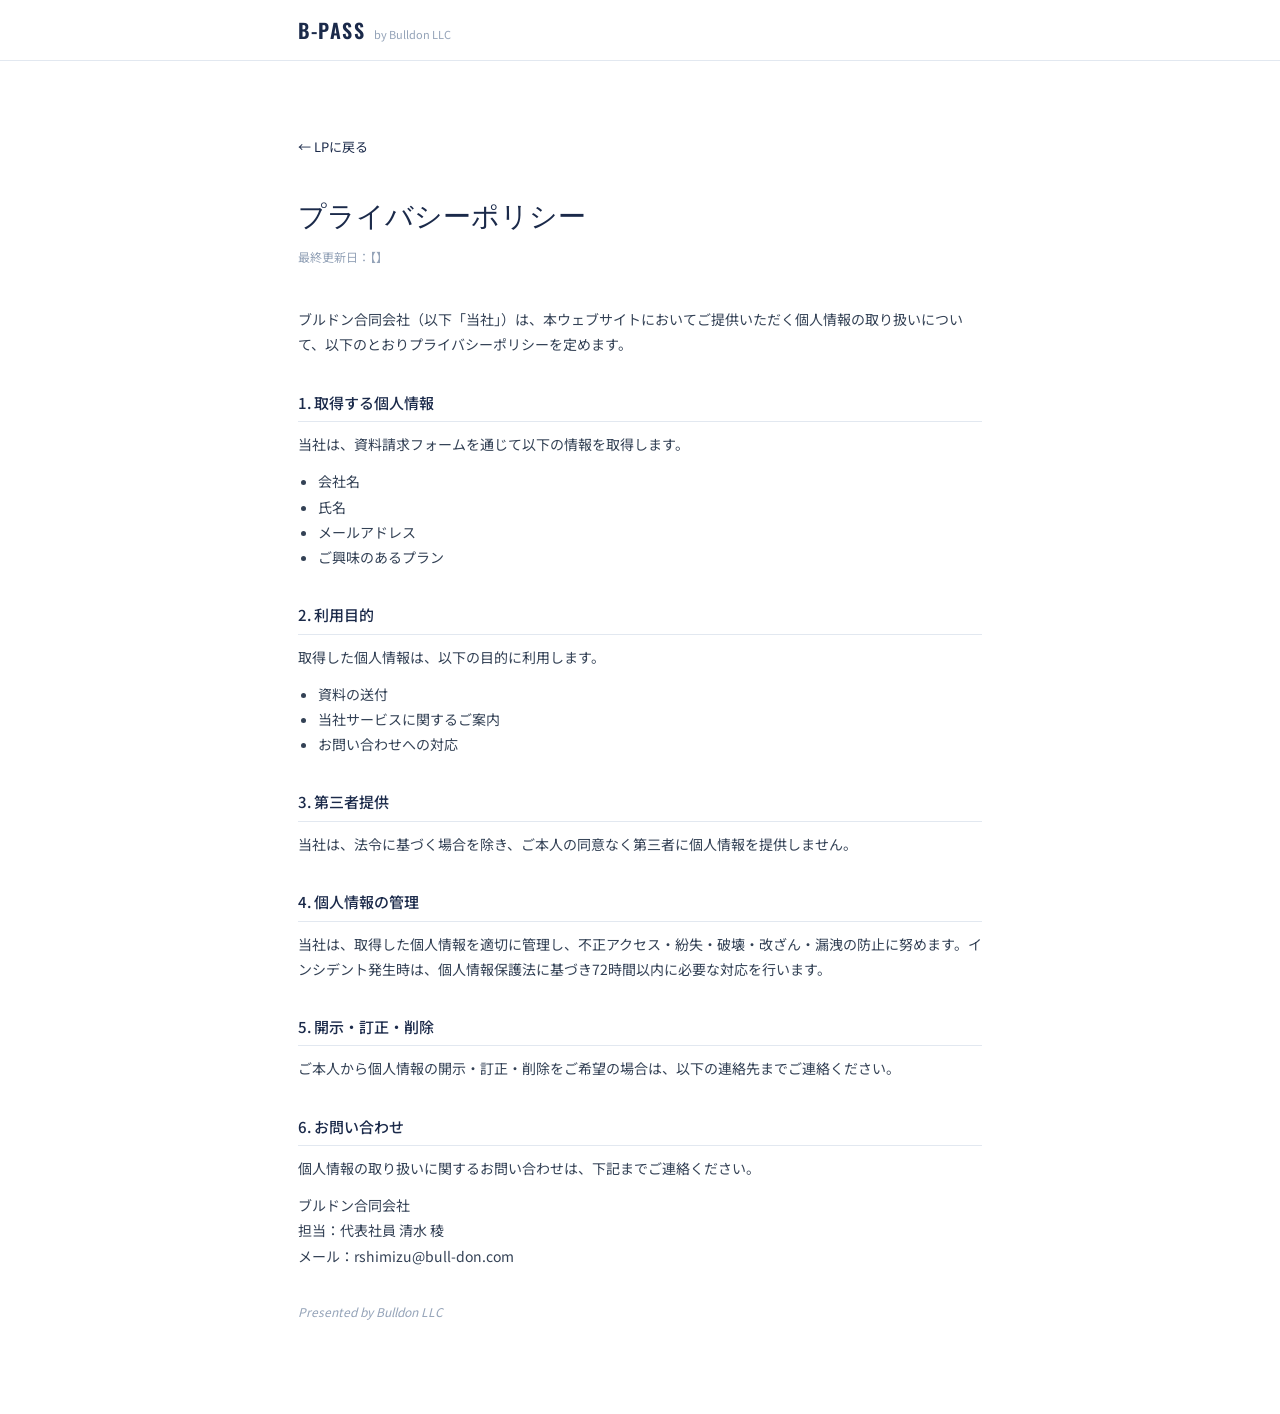
==== privacy.html @ 07cbe82c "initial commit" ====
<!DOCTYPE html>
<html lang="ja">
<head>
  <meta charset="UTF-8">
  <meta name="viewport" content="width=device-width, initial-scale=1.0">
  <title>プライバシーポリシー | B-PASS</title>
  <link rel="preconnect" href="https://fonts.googleapis.com">
  <link rel="preconnect" href="https://fonts.gstatic.com" crossorigin>
  <link href="https://fonts.googleapis.com/css2?family=Oswald:wght@400;500;600&family=Noto+Sans+JP:wght@400;500&display=swap" rel="stylesheet">
  <link rel="stylesheet" href="assets/css/style.css">
  <style>
    .privacy-page { padding: 72px 0 80px; }
    .privacy-page h1 {
      font-family: var(--font-display);
      font-size: 28px; font-weight: 500;
      color: var(--navy); margin-bottom: 8px;
    }
    .privacy-page .updated { font-size: 12px; color: var(--slate-400); margin-bottom: 40px; }
    .privacy-page h2 {
      font-size: 15px; font-weight: 500;
      color: var(--navy); margin: 32px 0 10px;
      padding-bottom: 6px;
      border-bottom: 0.5px solid var(--slate-200);
    }
    .privacy-page p { font-size: 14px; color: var(--slate-700); line-height: 1.8; margin-bottom: 12px; }
    .privacy-page ul { padding-left: 20px; margin-bottom: 12px; }
    .privacy-page ul li { font-size: 14px; color: var(--slate-700); line-height: 1.8; }
    .back-link { display: inline-block; font-size: 13px; color: var(--navy); text-decoration: none; margin-bottom: 32px; }
    .back-link:hover { text-decoration: underline; }
  </style>
</head>
<body>

  <header class="header">
    <div class="header-inner">
      <div class="logo">
        <span class="logo-product">B-PASS</span>
        <span class="logo-by">by Bulldon LLC</span>
      </div>
    </div>
  </header>

  <section class="privacy-page">
    <div class="container">
      <a href="index.html" class="back-link">← LPに戻る</a>
      <h1>プライバシーポリシー</h1>
      <p class="updated">最終更新日：【】</p>

      <p>ブルドン合同会社（以下「当社」）は、本ウェブサイトにおいてご提供いただく個人情報の取り扱いについて、以下のとおりプライバシーポリシーを定めます。</p>

      <h2>1. 取得する個人情報</h2>
      <p>当社は、資料請求フォームを通じて以下の情報を取得します。</p>
      <ul>
        <li>会社名</li>
        <li>氏名</li>
        <li>メールアドレス</li>
        <li>ご興味のあるプラン</li>
      </ul>

      <h2>2. 利用目的</h2>
      <p>取得した個人情報は、以下の目的に利用します。</p>
      <ul>
        <li>資料の送付</li>
        <li>当社サービスに関するご案内</li>
        <li>お問い合わせへの対応</li>
      </ul>

      <h2>3. 第三者提供</h2>
      <p>当社は、法令に基づく場合を除き、ご本人の同意なく第三者に個人情報を提供しません。</p>

      <h2>4. 個人情報の管理</h2>
      <p>当社は、取得した個人情報を適切に管理し、不正アクセス・紛失・破壊・改ざん・漏洩の防止に努めます。インシデント発生時は、個人情報保護法に基づき72時間以内に必要な対応を行います。</p>

      <h2>5. 開示・訂正・削除</h2>
      <p>ご本人から個人情報の開示・訂正・削除をご希望の場合は、以下の連絡先までご連絡ください。</p>

      <h2>6. お問い合わせ</h2>
      <p>個人情報の取り扱いに関するお問い合わせは、下記までご連絡ください。</p>
      <p>
        ブルドン合同会社<br>
        担当：代表社員 清水 稜<br>
        メール：rshimizu@bull-don.com
      </p>

      <p style="margin-top: 32px; font-size: 12px; color: var(--slate-400); font-style: italic;">Presented by Bulldon LLC</p>
    </div>
  </section>

</body>
</html>
---- assets/css/style.css ----
/* ─── RESET & BASE ─── */
*, *::before, *::after { box-sizing: border-box; margin: 0; padding: 0; }

:root {
  --navy:       #1B2A4A;
  --mid-navy:   #263A5E;
  --deep-navy:  #0F1B33;
  --gold:       #C5A55A;
  --light-gold: #EBD5A3;
  --dark-gold:  #9E843F;
  --white:      #FFFFFF;
  --off-white:  #F8FAFC;
  --slate-100:  #F1F5F9;
  --slate-200:  #E2E8F0;
  --slate-400:  #94A3B8;
  --slate-600:  #475569;
  --slate-700:  #334155;
  --slate-800:  #1E293B;
  --font-display: 'Oswald', sans-serif;
  --font-body:    'Noto Sans JP', sans-serif;
  --radius-sm:  6px;
  --radius-md:  12px;
  --radius-lg:  20px;
  --max-w:      740px;
}

html { scroll-behavior: smooth; }

body {
  font-family: var(--font-body);
  font-size: 15px;
  line-height: 1.7;
  color: var(--slate-800);
  background: var(--white);
  -webkit-font-smoothing: antialiased;
}

/* ─── UTILITY ─── */
.container { max-width: var(--max-w); margin: 0 auto; padding: 0 28px; }

.eyebrow {
  font-family: var(--font-display);
  font-size: 11px;
  font-weight: 400;
  letter-spacing: 0.18em;
  color: var(--gold);
  margin-bottom: 12px;
  text-transform: uppercase;
}

.sec-title {
  font-family: var(--font-display);
  font-size: clamp(28px, 5vw, 38px);
  font-weight: 500;
  color: var(--navy);
  line-height: 1.25;
  margin-bottom: 28px;
}

.placeholder-area {
  background: var(--slate-100);
  border: 1.5px dashed var(--slate-200);
  border-radius: var(--radius-lg);
  display: flex;
  flex-direction: column;
  align-items: center;
  justify-content: center;
  gap: 6px;
}
.placeholder-text { font-size: 13px; color: var(--slate-400); font-weight: 500; }
.placeholder-sub  { font-size: 11px; color: var(--slate-400); }

/* ─── HEADER ─── */
.header {
  position: sticky; top: 0; z-index: 100;
  background: rgba(255,255,255,0.94);
  backdrop-filter: blur(12px);
  border-bottom: 0.5px solid var(--slate-200);
}
.header-inner {
  max-width: var(--max-w); margin: 0 auto; padding: 0 28px;
  height: 60px; display: flex; align-items: center; justify-content: space-between;
}
.logo { display: flex; align-items: baseline; gap: 8px; }
.logo-product {
  font-family: var(--font-display);
  font-size: 20px; font-weight: 600;
  color: var(--navy); letter-spacing: 0.08em;
}
.logo-by { font-size: 11px; color: var(--slate-400); }
.header-cta {
  font-size: 12px; font-weight: 500;
  background: var(--navy); color: var(--white);
  padding: 8px 20px; border-radius: var(--radius-sm);
  text-decoration: none; transition: background 0.2s;
}
.header-cta:hover { background: var(--mid-navy); }

/* ─── HERO ─── */
.hero {
  padding: 0;
  background: var(--navy);
  position: relative;
  overflow: hidden;
}
.hero::before {
  content: '';
  position: absolute; inset: 0;
  background:
    radial-gradient(ellipse 60% 50% at 80% 50%, rgba(197,165,90,0.08) 0%, transparent 70%),
    radial-gradient(ellipse 40% 60% at 10% 80%, rgba(197,165,90,0.05) 0%, transparent 60%);
  pointer-events: none;
}
.hero-inner {
  max-width: var(--max-w); margin: 0 auto; padding: 0 28px;
  display: grid; grid-template-columns: 1.1fr 0.9fr;
  gap: 48px; align-items: center;
  min-height: 540px;
  position: relative; z-index: 1;
}
.hero-badge {
  display: inline-flex; align-items: center; gap: 6px;
  background: rgba(197,165,90,0.12);
  border: 0.5px solid rgba(197,165,90,0.35);
  color: var(--light-gold);
  font-size: 11px; font-weight: 500;
  padding: 5px 14px; border-radius: 20px;
  margin-bottom: 24px; letter-spacing: 0.06em;
}
.hero-h1 {
  font-family: var(--font-display);
  font-size: clamp(34px, 6vw, 50px);
  font-weight: 600; color: var(--white);
  line-height: 1.15; margin-bottom: 20px;
  letter-spacing: 0.02em;
}
.hero-h1 span { color: var(--gold); }
.hero-sub {
  font-size: 14px; color: rgba(255,255,255,0.6);
  line-height: 1.85; margin-bottom: 36px;
}
.hero-cta-wrap { display: flex; flex-direction: column; gap: 10px; align-items: flex-start; }
.btn-hero {
  display: inline-block;
  background: var(--gold); color: var(--navy);
  font-family: var(--font-body);
  font-size: 15px; font-weight: 500;
  padding: 16px 32px; border-radius: var(--radius-md);
  text-decoration: none;
  transition: background 0.2s, transform 0.15s;
  letter-spacing: 0.02em;
}
.btn-hero:hover { background: var(--light-gold); transform: translateY(-2px); }
.hero-note { font-size: 11px; color: rgba(255,255,255,0.35); }

.hero-visual { display: flex; align-items: center; justify-content: center; padding: 48px 0; }
.phone-mock {
  width: 200px;
  background: rgba(255,255,255,0.05);
  border: 0.5px solid rgba(255,255,255,0.12);
  border-radius: 28px;
  overflow: hidden;
  box-shadow: 0 24px 64px rgba(0,0,0,0.3);
}
.phone-mock-notch {
  height: 28px; background: rgba(0,0,0,0.2);
  display: flex; align-items: center; justify-content: center;
}
.phone-notch-bar {
  width: 60px; height: 6px;
  background: rgba(255,255,255,0.15); border-radius: 3px;
}
.phone-mock-body { height: 340px; }

/* ─── STRIP ─── */
.strip {
  background: var(--gold);
  padding: 14px 0;
  overflow: hidden;
}
.strip-inner {
  display: flex; gap: 40px;
  white-space: nowrap;
  animation: marquee 20s linear infinite;
}
.strip-item {
  font-family: var(--font-display);
  font-size: 13px; font-weight: 500;
  color: var(--navy); letter-spacing: 0.1em;
  flex-shrink: 0;
}
.strip-dot { color: rgba(27,42,74,0.4); margin: 0 8px; }
@keyframes marquee {
  from { transform: translateX(0); }
  to   { transform: translateX(-50%); }
}

/* ─── ISSUE ─── */
.issue { padding: 88px 0; background: var(--off-white); position: relative; }
.issue::before {
  content: '';
  position: absolute; top: 0; left: 0; right: 0; height: 4px;
  background: linear-gradient(90deg, transparent, var(--gold), transparent);
}
.quote-list { display: flex; flex-direction: column; gap: 14px; }
.quote-item {
  display: grid;
  grid-template-columns: auto 1fr;
  gap: 0;
  background: var(--white);
  border-radius: var(--radius-md);
  overflow: hidden;
  border: 0.5px solid var(--slate-200);
  transition: transform 0.2s;
}
.quote-item:hover { transform: translateX(4px); }
.quote-accent {
  width: 4px; background: var(--gold); flex-shrink: 0;
}
.quote-content { padding: 18px 22px; }
.quote-content p { font-size: 14px; color: var(--slate-700); line-height: 1.7; }

/* ─── SOLUTION ─── */
.solution { padding: 88px 0; background: var(--white); }
.solution-card {
  background: var(--navy);
  border-radius: var(--radius-lg);
  padding: 52px 40px;
  text-align: center;
  position: relative; overflow: hidden;
}
.solution-card::before {
  content: '';
  position: absolute;
  top: -60px; right: -60px;
  width: 240px; height: 240px;
  border-radius: 50%;
  background: rgba(197,165,90,0.06);
  pointer-events: none;
}
.solution-card::after {
  content: '';
  position: absolute;
  bottom: -80px; left: -40px;
  width: 200px; height: 200px;
  border-radius: 50%;
  background: rgba(197,165,90,0.04);
  pointer-events: none;
}
.solution-label {
  font-family: var(--font-display);
  font-size: 11px; font-weight: 400;
  letter-spacing: 0.2em; color: var(--gold);
  margin-bottom: 16px; position: relative; z-index: 1;
}
.solution-headline {
  font-family: var(--font-display);
  font-size: clamp(26px, 4.5vw, 34px);
  font-weight: 500; color: var(--white);
  line-height: 1.3; margin-bottom: 24px;
  position: relative; z-index: 1;
}
.solution-divider {
  width: 40px; height: 1px;
  background: rgba(197,165,90,0.4);
  margin: 0 auto 24px;
}
.solution-tags { margin-bottom: 24px; position: relative; z-index: 1; }
.tag {
  display: inline-block;
  background: rgba(197,165,90,0.12);
  border: 0.5px solid rgba(197,165,90,0.3);
  color: var(--light-gold);
  font-size: 11px; padding: 5px 14px;
  border-radius: 20px; margin: 4px;
  letter-spacing: 0.05em;
}
.solution-body {
  font-size: 14px; color: rgba(255,255,255,0.55);
  line-height: 1.9; position: relative; z-index: 1;
}

/* ─── FEATURES ─── */
.features { padding: 88px 0; background: var(--off-white); }
.feat-lead {
  font-size: 14px; color: var(--slate-600);
  line-height: 1.85; margin-bottom: 36px;
  padding-left: 16px;
  border-left: 2px solid var(--gold);
}
.feat-grid {
  display: grid;
  grid-template-columns: repeat(2, 1fr);
  gap: 14px; margin-bottom: 28px;
}
.feat-card {
  background: var(--white);
  border: 0.5px solid var(--slate-200);
  border-radius: var(--radius-lg);
  padding: 24px 20px;
  transition: box-shadow 0.2s, transform 0.2s;
  position: relative; overflow: hidden;
}
.feat-card::after {
  content: '';
  position: absolute; bottom: 0; left: 0; right: 0; height: 2px;
  background: var(--gold); opacity: 0;
  transition: opacity 0.2s;
}
.feat-card:hover { box-shadow: 0 8px 24px rgba(27,42,74,0.08); transform: translateY(-2px); }
.feat-card:hover::after { opacity: 1; }
.feat-icon {
  width: 40px; height: 40px;
  background: rgba(197,165,90,0.1);
  border-radius: var(--radius-sm);
  display: flex; align-items: center; justify-content: center;
  margin-bottom: 14px;
}
.feat-name { font-size: 13px; font-weight: 500; color: var(--navy); margin-bottom: 6px; }
.feat-desc { font-size: 12px; color: var(--slate-600); line-height: 1.65; }
.feat-screen { height: 180px; margin-top: 4px; }

/* ─── CTA MID ─── */
.cta-mid {
  background: var(--navy);
  padding: 36px 28px;
}
.cta-mid-inner {
  max-width: var(--max-w); margin: 0 auto;
  display: flex; align-items: center;
  justify-content: space-between; gap: 24px; flex-wrap: wrap;
}
.cta-mid-text { font-size: 15px; color: rgba(255,255,255,0.8); line-height: 1.6; }
.btn-primary {
  display: inline-block;
  background: var(--gold); color: var(--navy);
  font-family: var(--font-body);
  font-size: 14px; font-weight: 500;
  padding: 14px 28px; border-radius: var(--radius-md);
  text-decoration: none; white-space: nowrap;
  transition: background 0.2s, transform 0.15s;
  border: none; cursor: pointer;
}
.btn-primary:hover { background: var(--light-gold); transform: translateY(-1px); }

/* ─── PROOF ─── */
.proof { padding: 88px 0; background: var(--white); }
.proof-body { font-size: 14px; color: var(--slate-600); line-height: 1.85; margin-bottom: 28px; }
.proof-img { height: 240px; margin-bottom: 32px; border-radius: var(--radius-lg); }
.stats-grid {
  display: grid; grid-template-columns: repeat(3, 1fr);
  gap: 2px; margin-bottom: 28px;
  border-radius: var(--radius-md); overflow: hidden;
  border: 0.5px solid var(--slate-200);
}
.stat-card {
  background: var(--navy);
  padding: 28px 16px; text-align: center;
}
.stat-num {
  font-family: var(--font-display);
  font-size: 40px; font-weight: 600;
  color: var(--gold); line-height: 1;
  margin-bottom: 8px;
}
.stat-unit { font-size: 18px; font-weight: 400; }
.stat-label { font-size: 11px; color: rgba(255,255,255,0.5); line-height: 1.5; }
.proof-note {
  font-size: 13px; color: var(--slate-400);
  line-height: 1.7; text-align: center; font-style: italic;
  padding: 16px; background: var(--off-white);
  border-radius: var(--radius-md);
}

/* ─── PLAN ─── */
.plan { padding: 88px 0; background: var(--off-white); }
.plan-grid { display: grid; grid-template-columns: 1fr 1fr; gap: 14px; margin-bottom: 16px; }
.plan-card {
  background: var(--white);
  border: 0.5px solid var(--slate-200);
  border-radius: var(--radius-lg);
  padding: 28px 24px;
}
.plan-card--rec { border: 1.5px solid var(--gold); }
.plan-rec {
  font-size: 10px; font-weight: 500;
  color: var(--gold); margin-bottom: 8px;
  letter-spacing: 0.08em; text-transform: uppercase;
}
.plan-name {
  font-family: var(--font-display);
  font-size: 22px; font-weight: 500;
  color: var(--navy); margin-bottom: 12px;
  letter-spacing: 0.04em;
}
.plan-desc { font-size: 12px; color: var(--slate-600); line-height: 1.75; }
.plan-note { font-size: 12px; color: var(--slate-400); text-align: center; }

/* ─── FAQ ─── */
.faq { padding: 88px 0; background: var(--white); }
.faq-list { margin-top: 8px; }
.faq-item {
  border-bottom: 0.5px solid var(--slate-200);
  overflow: hidden;
}
.faq-item:last-child { border-bottom: none; }
.faq-q {
  font-size: 14px; font-weight: 500;
  color: var(--navy); padding: 22px 0 8px;
  display: flex; align-items: flex-start; gap: 12px;
}
.faq-q::before {
  content: 'Q';
  font-family: var(--font-display);
  font-size: 16px; font-weight: 600;
  color: var(--gold); flex-shrink: 0;
  margin-top: 1px;
}
.faq-a {
  font-size: 13px; color: var(--slate-600);
  line-height: 1.8; padding: 0 0 22px 26px;
}

/* ─── CTA FINAL ─── */
.cta-final {
  background: var(--navy);
  padding: 88px 0 96px;
  position: relative; overflow: hidden;
}
.cta-final::before {
  content: '';
  position: absolute; top: -100px; right: -100px;
  width: 400px; height: 400px; border-radius: 50%;
  background: rgba(197,165,90,0.05); pointer-events: none;
}
.cta-final-eyebrow { color: var(--gold); }
.cta-final-h2 {
  font-family: var(--font-display);
  font-size: clamp(30px, 5vw, 40px);
  font-weight: 500; color: var(--white);
  line-height: 1.25; margin-bottom: 10px;
}
.cta-final-sub { font-size: 13px; color: rgba(255,255,255,0.45); margin-bottom: 28px; }
.monitor-badge {
  display: inline-block;
  background: rgba(197,165,90,0.1);
  border: 0.5px solid rgba(197,165,90,0.35);
  color: var(--light-gold);
  font-size: 12px; padding: 10px 20px;
  border-radius: var(--radius-md);
  margin-bottom: 36px; line-height: 1.6;
  letter-spacing: 0.03em;
}

/* Form */
.form { max-width: 500px; }
.form-group { margin-bottom: 18px; }
.form-label { display: block; font-size: 12px; color: rgba(255,255,255,0.45); margin-bottom: 7px; letter-spacing: 0.04em; }
.required { color: var(--gold); }
.form-input, .form-select {
  width: 100%;
  background: rgba(255,255,255,0.06);
  border: 0.5px solid rgba(255,255,255,0.14);
  border-radius: var(--radius-md);
  padding: 13px 18px;
  font-family: var(--font-body);
  font-size: 14px; color: var(--white);
  outline: none; transition: border-color 0.2s;
  appearance: none;
}
.form-input::placeholder { color: rgba(255,255,255,0.2); }
.form-select { color: rgba(255,255,255,0.45); cursor: pointer; }
.form-select option { background: var(--navy); color: var(--white); }
.form-input:focus, .form-select:focus { border-color: rgba(197,165,90,0.6); }

.btn-submit {
  width: 100%;
  background: var(--gold); color: var(--navy);
  font-family: var(--font-body);
  font-size: 15px; font-weight: 500;
  padding: 17px 24px; border-radius: var(--radius-md);
  border: none; cursor: pointer;
  margin-top: 8px; margin-bottom: 18px;
  transition: background 0.2s, transform 0.15s;
  letter-spacing: 0.03em;
}
.btn-submit:hover { background: var(--light-gold); transform: translateY(-2px); }
.btn-submit:active { transform: translateY(0); }
.btn-submit:disabled { opacity: 0.6; cursor: not-allowed; }

.form-privacy { font-size: 11px; color: rgba(255,255,255,0.3); line-height: 1.75; }
.privacy-link { color: rgba(197,165,90,0.6); text-decoration: underline; }

.form-success { max-width: 500px; text-align: center; padding: 48px 0; }
.success-title {
  font-family: var(--font-display);
  font-size: 28px; font-weight: 500;
  color: var(--white); margin-bottom: 14px;
}
.success-body { font-size: 14px; color: rgba(255,255,255,0.5); line-height: 1.85; }

/* ─── FOOTER ─── */
.footer { background: var(--deep-navy); padding: 36px 24px 28px; }
.footer-inner {
  display: flex; align-items: flex-start;
  justify-content: space-between; gap: 24px; flex-wrap: wrap;
  margin-bottom: 28px; max-width: var(--max-w); margin: 0 auto 28px;
}
.footer-logo {
  font-family: var(--font-display);
  font-size: 18px; font-weight: 600;
  color: var(--white); letter-spacing: 0.08em; margin-bottom: 4px;
}
.footer-company { font-size: 11px; color: rgba(255,255,255,0.3); }
.footer-nav { display: flex; flex-direction: column; gap: 10px; }
.footer-nav a { font-size: 12px; color: rgba(255,255,255,0.35); text-decoration: none; transition: color 0.2s; }
.footer-nav a:hover { color: var(--white); }
.footer-credit {
  text-align: center; font-size: 10px;
  color: rgba(255,255,255,0.2); font-style: italic;
  border-top: 0.5px solid rgba(255,255,255,0.06);
  padding-top: 20px; max-width: var(--max-w); margin: 0 auto;
}

/* ─── RESPONSIVE ─── */
@media (max-width: 640px) {
  .hero-inner { grid-template-columns: 1fr; min-height: auto; padding: 48px 28px; }
  .hero-visual { display: none; }
  .strip-inner { animation-duration: 12s; }
  .feat-grid { grid-template-columns: 1fr 1fr; }
  .plan-grid { grid-template-columns: 1fr; }
  .stats-grid { grid-template-columns: repeat(3, 1fr); }
  .cta-mid-inner { flex-direction: column; }
  .footer-inner { flex-direction: column; }
  .solution-card { padding: 36px 24px; }
}
@media (max-width: 400px) {
  .feat-grid { grid-template-columns: 1fr; }
}
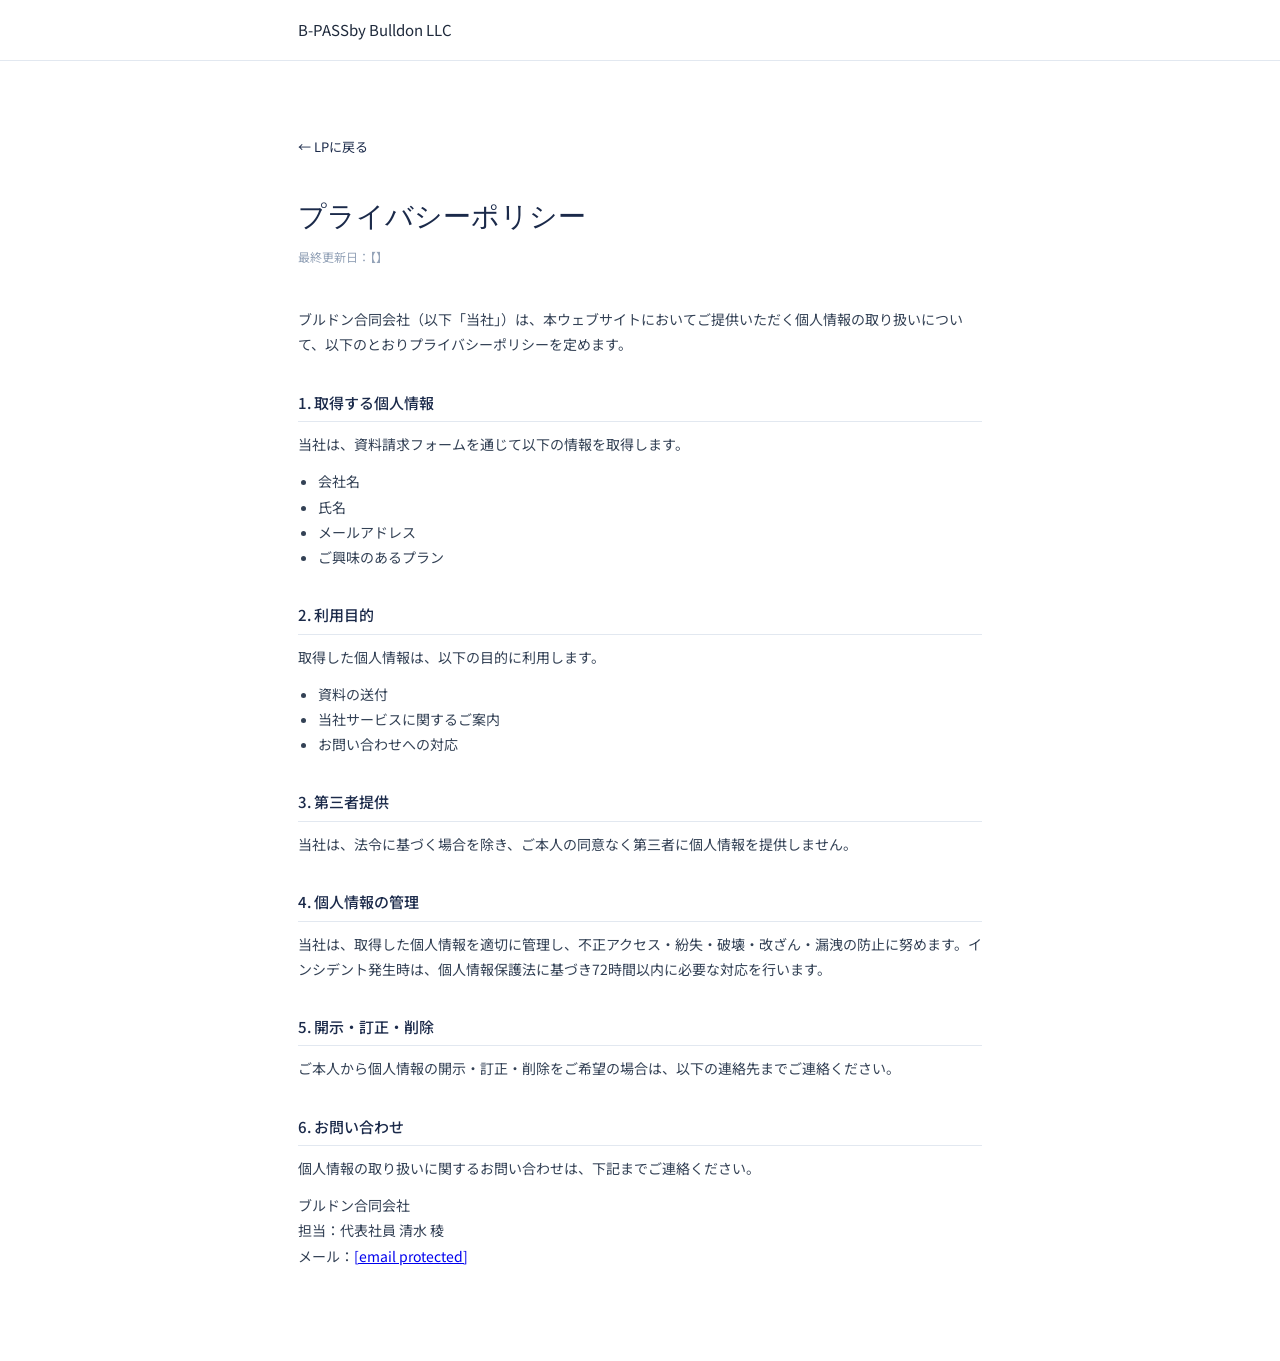
==== commit 2195c2a1: "replace logo with transparent version, add animations" ====
--- a/privacy.html
+++ b/privacy.html
@@ -79,12 +79,7 @@
       <p>
         ブルドン合同会社<br>
         担当：代表社員 清水 稜<br>
-        メール：rshimizu@bull-don.com
+        メール：<a href="/cdn-cgi/l/email-protection" class="__cf_email__" data-cfemail="a2d0d1cacbcfcbd8d7e2c0d7cece8fc6cdcc8cc1cdcf">[email&#160;protected]</a>
       </p>
 
-      <p style="margin-top: 32px; font-size: 12px; color: var(--slate-400); font-style: italic;">Presented by Bulldon LLC</p>
-    </div>
-  </section>
-
-</body>
-</html>
+      <p style="margin-top: 32px; font-size
--- a/assets/css/style.css
+++ b/assets/css/style.css
@@ -81,13 +81,9 @@
   max-width: var(--max-w); margin: 0 auto; padding: 0 28px;
   height: 60px; display: flex; align-items: center; justify-content: space-between;
 }
-.logo { display: flex; align-items: baseline; gap: 8px; }
-.logo-product {
-  font-family: var(--font-display);
-  font-size: 20px; font-weight: 600;
-  color: var(--navy); letter-spacing: 0.08em;
-}
-.logo-by { font-size: 11px; color: var(--slate-400); }
+.logo { display: flex; align-items: center; }
+.logo-img { height: 28px; width: auto; max-width: 160px; object-fit: contain; display: block; }
+.footer-logo-img { height: 22px; width: auto; max-width: 120px; object-fit: contain; display: block; margin-bottom: 6px; }
 .header-cta {
   font-size: 12px; font-weight: 500;
   background: var(--navy); color: var(--white);
@@ -506,11 +502,6 @@
   justify-content: space-between; gap: 24px; flex-wrap: wrap;
   margin-bottom: 28px; max-width: var(--max-w); margin: 0 auto 28px;
 }
-.footer-logo {
-  font-family: var(--font-display);
-  font-size: 18px; font-weight: 600;
-  color: var(--white); letter-spacing: 0.08em; margin-bottom: 4px;
-}
 .footer-company { font-size: 11px; color: rgba(255,255,255,0.3); }
 .footer-nav { display: flex; flex-direction: column; gap: 10px; }
 .footer-nav a { font-size: 12px; color: rgba(255,255,255,0.35); text-decoration: none; transition: color 0.2s; }
@@ -537,3 +528,75 @@
 @media (max-width: 400px) {
   .feat-grid { grid-template-columns: 1fr; }
 }
+
+/* ─── ANIMATIONS ─── */
+
+/* フェードイン基本 */
+@keyframes fadeUp {
+  from { opacity: 0; transform: translateY(24px); }
+  to   { opacity: 1; transform: translateY(0); }
+}
+@keyframes fadeIn {
+  from { opacity: 0; }
+  to   { opacity: 1; }
+}
+@keyframes pulse-gold {
+  0%, 100% { box-shadow: 0 0 0 0 rgba(197,165,90,0.4); }
+  50%       { box-shadow: 0 0 0 10px rgba(197,165,90,0); }
+}
+@keyframes countUp {
+  from { opacity: 0; transform: translateY(10px); }
+  to   { opacity: 1; transform: translateY(0); }
+}
+
+/* Hero テキスト入場 */
+.hero-badge   { animation: fadeUp 0.6s ease both; animation-delay: 0.1s; }
+.hero-h1      { animation: fadeUp 0.7s ease both; animation-delay: 0.2s; }
+.hero-sub     { animation: fadeUp 0.7s ease both; animation-delay: 0.35s; }
+.hero-cta-wrap{ animation: fadeUp 0.7s ease both; animation-delay: 0.5s; }
+.hero-visual  { animation: fadeIn 1s ease both;   animation-delay: 0.4s; }
+
+/* ボタンパルス */
+.btn-hero, .btn-submit {
+  animation: pulse-gold 2.5s ease-in-out infinite;
+}
+.btn-hero:hover, .btn-submit:hover {
+  animation: none;
+}
+
+/* Ripple エフェクト */
+.btn-hero, .btn-primary, .btn-submit, .header-cta {
+  position: relative;
+  overflow: hidden;
+}
+.ripple {
+  position: absolute;
+  border-radius: 50%;
+  transform: scale(0);
+  animation: ripple-anim 0.55s linear;
+  background: rgba(255,255,255,0.25);
+  pointer-events: none;
+}
+@keyframes ripple-anim {
+  to { transform: scale(4); opacity: 0; }
+}
+
+/* スクロール入場（JS制御） */
+.reveal {
+  opacity: 0;
+  transform: translateY(28px);
+  transition: opacity 0.6s ease, transform 0.6s ease;
+}
+.reveal.visible {
+  opacity: 1;
+  transform: translateY(0);
+}
+.reveal-delay-1 { transition-delay: 0.1s; }
+.reveal-delay-2 { transition-delay: 0.2s; }
+.reveal-delay-3 { transition-delay: 0.3s; }
+.reveal-delay-4 { transition-delay: 0.4s; }
+.reveal-delay-5 { transition-delay: 0.5s; }
+.reveal-delay-6 { transition-delay: 0.6s; }
+
+/* カウントアップ数字 */
+.stat-num { transition: opacity 0.4s, transform 0.4s; }
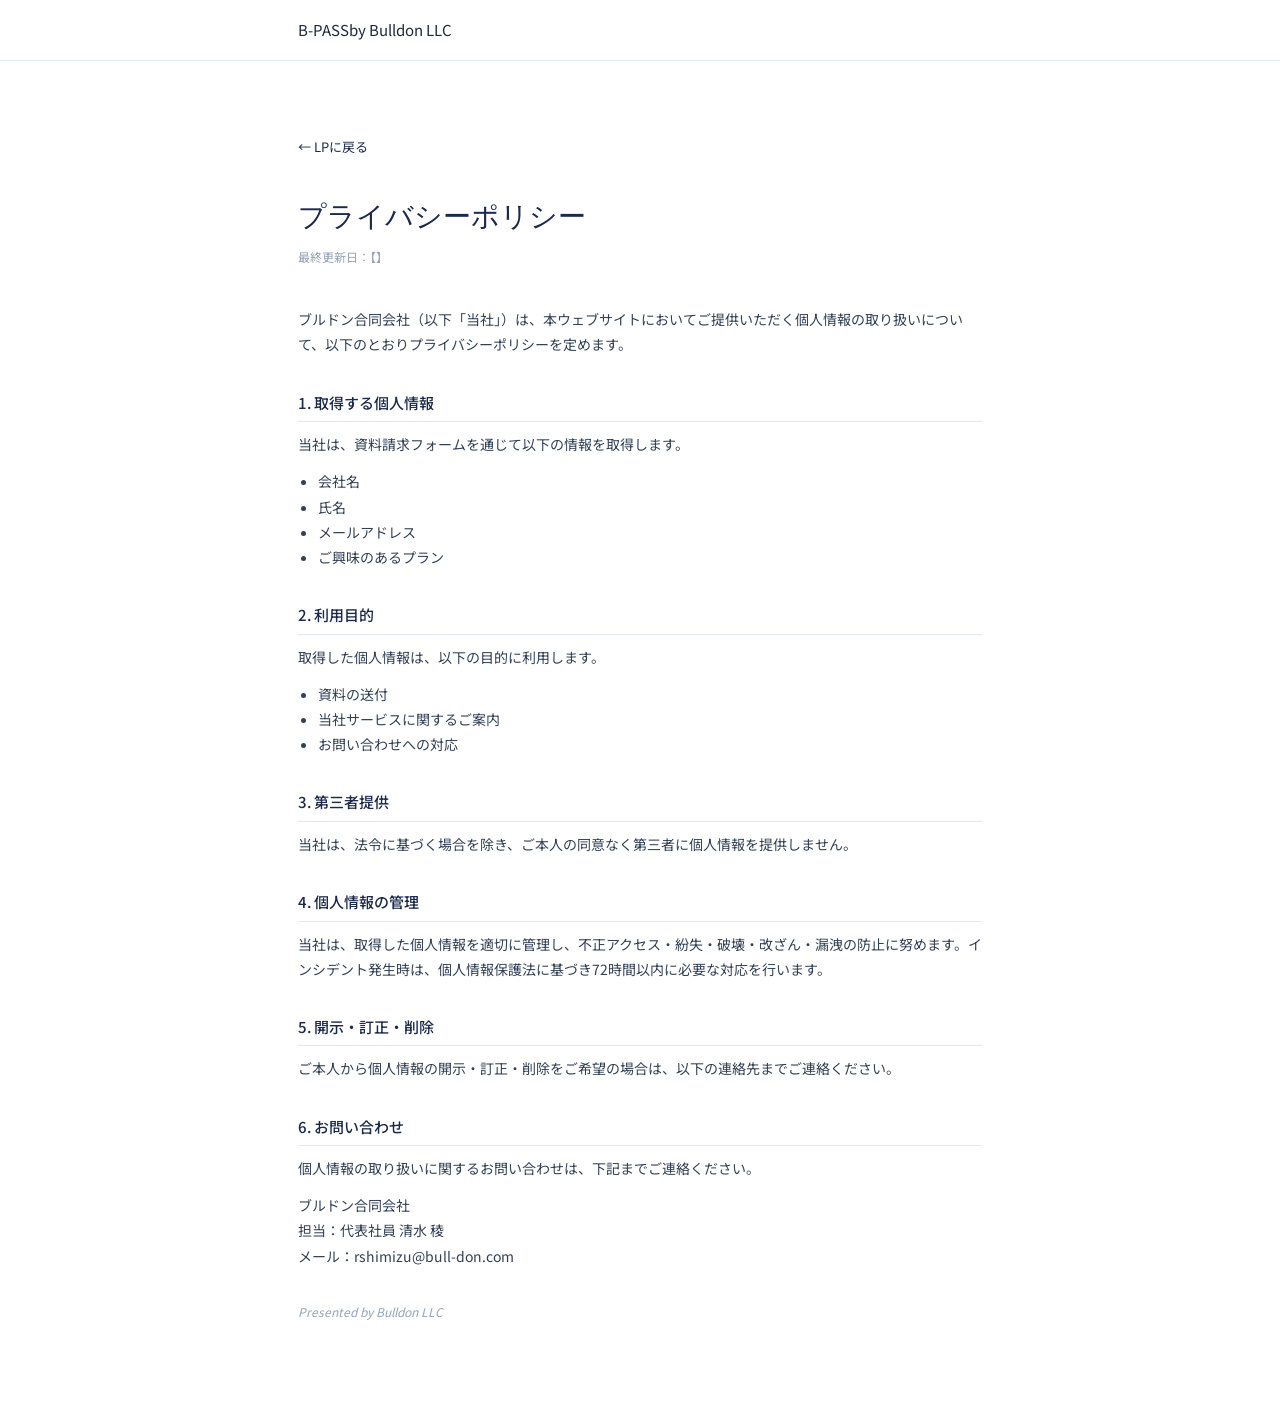
==== commit 8cbd24a1: "fix reveal animation, update logo" ====
--- a/privacy.html
+++ b/privacy.html
@@ -79,7 +79,12 @@
       <p>
         ブルドン合同会社<br>
         担当：代表社員 清水 稜<br>
-        メール：<a href="/cdn-cgi/l/email-protection" class="__cf_email__" data-cfemail="a2d0d1cacbcfcbd8d7e2c0d7cece8fc6cdcc8cc1cdcf">[email&#160;protected]</a>
+        メール：rshimizu@bull-don.com
       </p>
 
-      <p style="margin-top: 32px; font-size+      <p style="margin-top: 32px; font-size: 12px; color: var(--slate-400); font-style: italic;">Presented by Bulldon LLC</p>
+    </div>
+  </section>
+
+</body>
+</html>
--- a/assets/css/style.css
+++ b/assets/css/style.css
@@ -583,11 +583,15 @@
 
 /* スクロール入場（JS制御） */
 .reveal {
+  opacity: 1;
+  transform: translateY(0);
+  transition: opacity 0.6s ease, transform 0.6s ease;
+}
+.js-ready .reveal {
   opacity: 0;
   transform: translateY(28px);
-  transition: opacity 0.6s ease, transform 0.6s ease;
-}
-.reveal.visible {
+}
+.js-ready .reveal.visible {
   opacity: 1;
   transform: translateY(0);
 }
